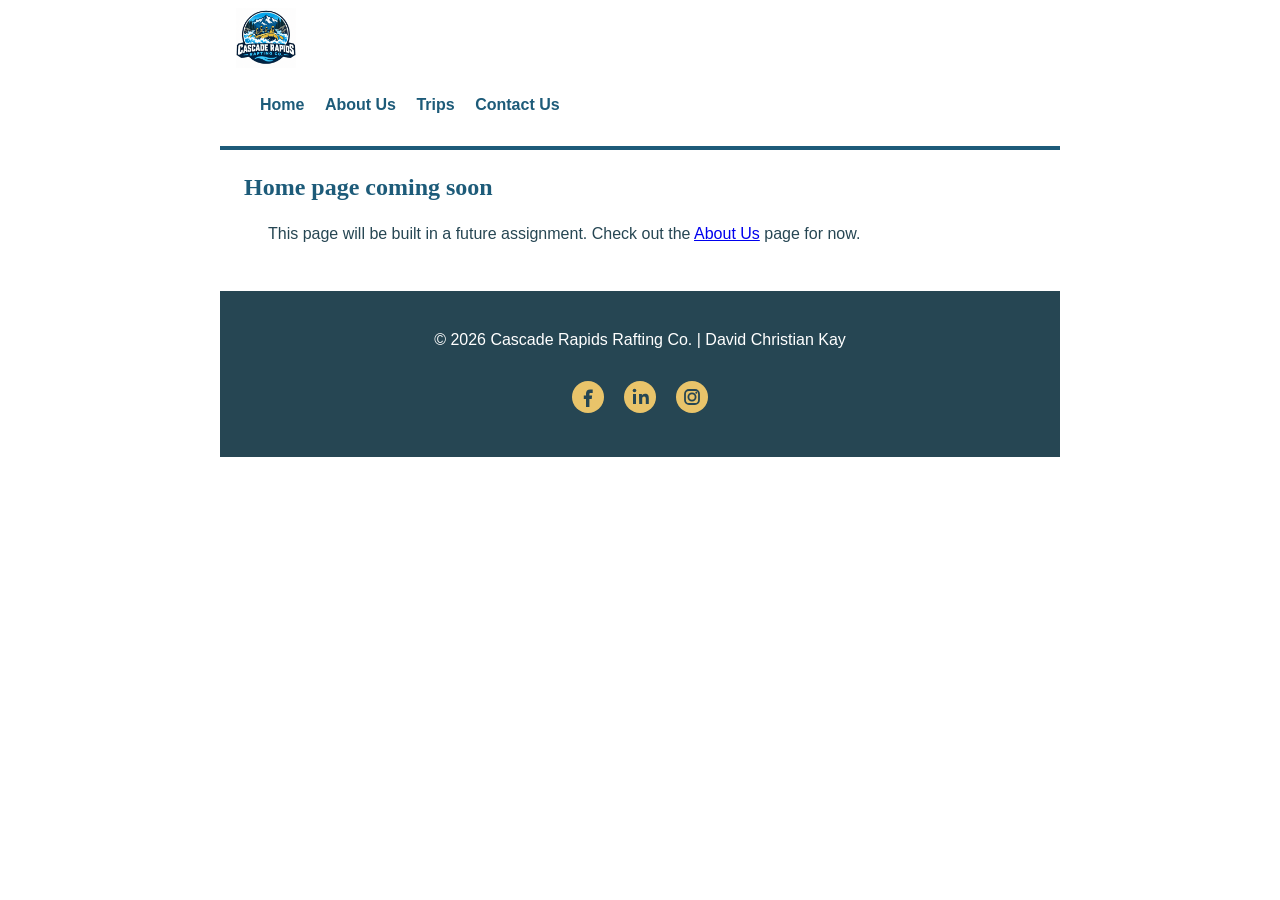
==== wwr/index.html @ b2e17d8c "Add wwr folder and files for White Water Website" ====
<!DOCTYPE html>
<html lang="en">

<head>
    <meta charset="UTF-8">
    <meta name="viewport" content="width=device-width, initial-scale=1.0">
    <meta name="description" content="Cascade Rapids Rafting Co. offers guided white water rafting adventures for every skill level.">
    <meta name="author" content="David Christian Kay">
    <title>Home | Cascade Rapids Rafting Co.</title>
    <link rel="stylesheet" href="styles/rafting.css">
</head>

<body>
    <header>
        <img src="images/logo.png" alt="Cascade Rapids Rafting Co. logo" class="logo">
        <nav>
            <ul>
                <li><a href="index.html">Home</a></li>
                <li><a href="about.html">About Us</a></li>
                <li><a href="trips.html">Trips</a></li>
                <li><a href="contact.html">Contact Us</a></li>
            </ul>
        </nav>
    </header>

    <main>
        <section>
            <h2>Home page coming soon</h2>
            <p>This page will be built in a future assignment. Check out the <a href="about.html">About Us</a> page for now.</p>
        </section>
    </main>

    <footer>
        <p>&copy; 2026 Cascade Rapids Rafting Co. | David Christian Kay</p>
        <nav class="socialmedia">
            <a href="#">
                <img src="images/facebook.svg" alt="Facebook Icon">
            </a>
            <a href="#">
                <img src="images/linkedin.svg" alt="LinkedIn Icon">
            </a>
            <a href="#">
                <img src="images/instagram.svg" alt="Instagram Icon">
            </a>
        </nav>
    </footer>
</body>

</html>
---- wwr/styles/rafting.css ----
:root {
    --primary-color: #1d5b79;
    /* deep river blue */
    --secondary-color: #5fb3d9;
    /* light rapids blue */
    --accent1-color: #264653;
    /* dark slate */
    --accent2-color: #e9c46a;
    /* warm gold */
    --heading-font: Georgia, "Times New Roman", serif;
    --body-font: Arial, Helvetica, sans-serif;
}

* {
    margin: 0;
    padding: 0;
    box-sizing: border-box;
}

body {
    font-family: var(--body-font);
    color: var(--accent1-color);
}

header,
main,
footer {
    width: 840px;
    margin: 0 auto;
}

header {
    background-color: #fff;
    border-bottom: 4px solid var(--primary-color);
    padding: 8px 16px;
}

header .logo {
    height: 60px;
    width: auto;
}

nav ul {
    list-style: none;
}

nav li {
    display: inline-block;
    margin-right: 16px;
}

nav a {
    color: var(--primary-color);
    text-decoration: none;
    font-weight: bold;
}

nav a:hover {
    text-decoration: underline;
}

h1,
h2 {
    font-family: var(--heading-font);
    color: var(--primary-color);
}

nav,
p,
section,
article {
    margin: 16px;
    padding: 8px;
}

.hero {
    position: relative;
}

.hero img {
    display: block;
    width: 100%;
    height: auto;
}

.hero h1 {
    position: absolute;
    top: 20px;
    width: 100%;
    padding: 16px;
    text-align: center;
    opacity: 0.85;
    background-color: var(--accent1-color);
    color: #fff;
}

.hero article {
    position: absolute;
    bottom: 20px;
    left: 20px;
    right: 20px;
    background-color: rgba(255, 255, 255, 0.85);
    border-radius: 8px;
}

.hero article img {
    float: right;
    width: 125px;
    margin: 0 0 8px 12px;
    border: 3px solid var(--accent2-color);
    border-radius: 6px;
}

footer {
    text-align: center;
    padding: 16px;
    background-color: var(--accent1-color);
    color: #fff;
}

.socialmedia a {
    text-decoration: none;
    margin: 0 8px;
}

.socialmedia img {
    width: 32px;
    height: 32px;
}
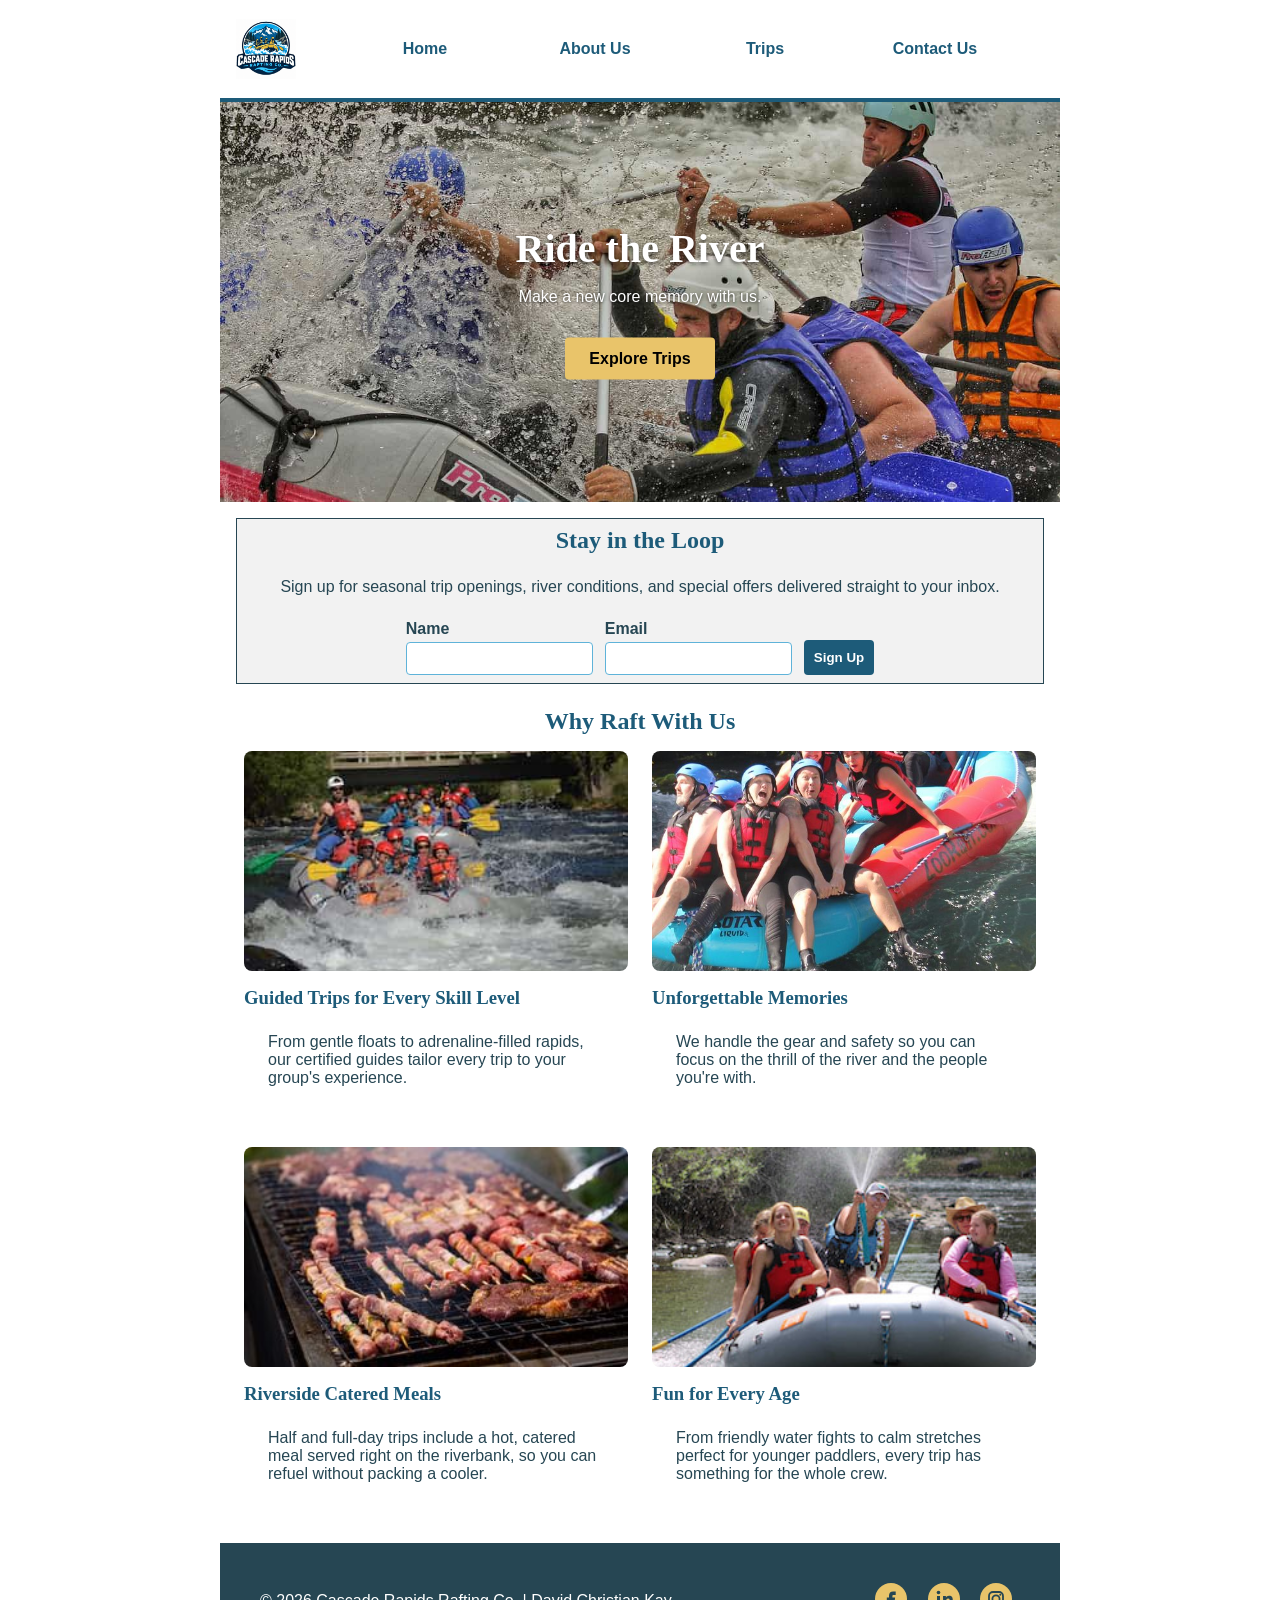
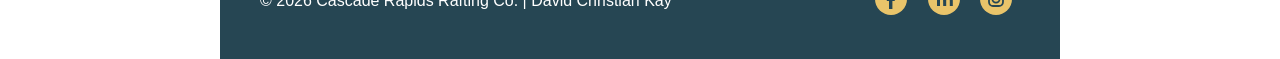
==== commit c52accaa: "Complete rafting site: build Home and Trips pages - Home: hero with positioned heading and Explore T" ====
--- a/wwr/index.html
+++ b/wwr/index.html
@@ -4,7 +4,8 @@
 <head>
     <meta charset="UTF-8">
     <meta name="viewport" content="width=device-width, initial-scale=1.0">
-    <meta name="description" content="Cascade Rapids Rafting Co. offers guided white water rafting adventures for every skill level.">
+    <meta name="description"
+      content="Cascade Rapids Rafting Co. offers guided white water rafting adventures for every skill level.">
     <meta name="author" content="David Christian Kay">
     <title>Home | Cascade Rapids Rafting Co.</title>
     <link rel="stylesheet" href="styles/rafting.css">
@@ -24,9 +25,72 @@
     </header>
 
     <main>
-        <section>
-            <h2>Home page coming soon</h2>
-            <p>This page will be built in a future assignment. Check out the <a href="about.html">About Us</a> page for now.</p>
+        <div class="home-hero">
+            <img src="images/main_hero.jpg" alt="Rafters having fun in rapids">
+            <div class="hero-text">
+                <h1>Ride the River</h1>
+                <p>Make a new core memory with us.</p>
+                <a class="cta-button" href="trips.html">Explore Trips</a>
+            </div>
+        </div>
+
+        <section class="newsletter panel">
+            <h2>Stay in the Loop</h2>
+            <p>Sign up for seasonal trip openings, river conditions, and special offers delivered
+                straight to your inbox.</p>
+            <form>
+                <div class="field">
+                    <label for="newsletter-name">Name</label>
+                    <input type="text" id="newsletter-name" name="name" required>
+                </div>
+                <div class="field">
+                    <label for="newsletter-email">Email</label>
+                    <input type="email" id="newsletter-email" name="email" required>
+                </div>
+                <button type="submit">Sign Up</button>
+            </form>
+        </section>
+
+        <section class="offerings">
+            <h2>Why Raft With Us</h2>
+            <div class="offerings-grid">
+                <figure>
+                    <img src="images/rafting_with_guide.jpg"
+                      alt="Raft plunging through Snake river rapids with guide" width="300" height="199">
+                    <figcaption>
+                        <h3>Guided Trips for Every Skill Level</h3>
+                        <p>From gentle floats to adrenaline-filled rapids, our certified guides
+                            tailor every trip to your group's experience.</p>
+                    </figcaption>
+                </figure>
+                <figure>
+                    <img src="images/action.jpg"
+                      alt="Happy client smiling after a successful rafting run" width="600" height="600">
+                    <figcaption>
+                        <h3>Unforgettable Memories</h3>
+                        <p>We handle the gear and safety so you can focus on the thrill of the
+                            river and the people you're with.</p>
+                    </figcaption>
+                </figure>
+                <figure>
+                    <img src="images/catered_meals.jpg"
+                      alt="Catered riverside meal spread out for rafting guests" width="300" height="172">
+                    <figcaption>
+                        <h3>Riverside Catered Meals</h3>
+                        <p>Half and full-day trips include a hot, catered meal served right on the
+                            riverbank, so you can refuel without packing a cooler.</p>
+                    </figcaption>
+                </figure>
+                <figure>
+                    <img src="images/water_fight.jpg"
+                      alt="Rafters laughing during a friendly water fight on calm water" width="300" height="300">
+                    <figcaption>
+                        <h3>Fun for Every Age</h3>
+                        <p>From friendly water fights to calm stretches perfect for younger
+                            paddlers, every trip has something for the whole crew.</p>
+                    </figcaption>
+                </figure>
+            </div>
         </section>
     </main>
 
@@ -46,4 +110,4 @@
     </footer>
 </body>
 
-</html>
+</html>
--- a/wwr/styles/rafting.css
+++ b/wwr/styles/rafting.css
@@ -1,4 +1,5 @@
 :root {
+    color-scheme: light;
     --primary-color: #1d5b79;
     /* deep river blue */
     --secondary-color: #5fb3d9;
@@ -20,6 +21,7 @@
 body {
     font-family: var(--body-font);
     color: var(--accent1-color);
+    background-color: #fff;
 }
 
 header,
@@ -29,10 +31,14 @@
     margin: 0 auto;
 }
 
+/* Header / nav (shared across every page) */
 header {
     background-color: #fff;
     border-bottom: 4px solid var(--primary-color);
     padding: 8px 16px;
+    display: grid;
+    grid-template-columns: 80px 1fr;
+    align-items: center;
 }
 
 header .logo {
@@ -40,13 +46,21 @@
     width: auto;
 }
 
-nav ul {
+header nav ul {
     list-style: none;
-}
-
-nav li {
-    display: inline-block;
-    margin-right: 16px;
+    display: flex;
+    justify-content: space-evenly;
+}
+
+header nav ul li {
+    flex: 1;
+    border-left: none;
+}
+
+header nav ul li a {
+    display: block;
+    padding: 8px 16px;
+    text-align: center;
 }
 
 nav a {
@@ -60,7 +74,8 @@
 }
 
 h1,
-h2 {
+h2,
+h3 {
     font-family: var(--heading-font);
     color: var(--primary-color);
 }
@@ -73,6 +88,168 @@
     padding: 8px;
 }
 
+/* Shared, reusable components */
+.cta-button {
+    display: inline-block;
+    background-color: var(--primary-color);
+    color: #fff;
+    padding: 12px 24px;
+    text-decoration: none;
+    font-weight: bold;
+    border-radius: 4px;
+    margin-top: 8px;
+}
+
+.cta-button:hover {
+    background-color: var(--accent1-color);
+}
+
+.panel {
+    background-color: #f2f2f2;
+    border: 1px solid var(--accent1-color);
+    text-align: center;
+}
+
+form input[type="text"],
+form input[type="email"],
+form input[type="tel"],
+form select,
+form textarea {
+    width: 100%;
+    padding: 8px;
+    border: 1px solid var(--secondary-color);
+    border-radius: 4px;
+    font-family: var(--body-font);
+}
+
+form fieldset {
+    display: grid;
+    grid-template-columns: auto 1fr;
+    column-gap: 8px;
+    row-gap: 8px;
+    align-items: center;
+    border: none;
+}
+
+form fieldset legend {
+    font-weight: bold;
+    padding: 0 4px;
+}
+
+form button[type="submit"] {
+    background-color: var(--primary-color);
+    color: #fff;
+    border: none;
+    border-radius: 4px;
+    padding: 10px;
+    font-weight: bold;
+    cursor: pointer;
+}
+
+/* Home page */
+.home-hero {
+    position: relative;
+}
+
+.home-hero img {
+    display: block;
+    width: 100%;
+    height: 400px;
+    object-fit: cover;
+}
+
+.home-hero .hero-text {
+    position: absolute;
+    top: 50%;
+    left: 50%;
+    transform: translate(-50%, -50%);
+    width: 100%;
+    text-align: center;
+    padding: 16px;
+    color: #fff;
+}
+
+.home-hero .hero-text h1 {
+    color: #fff;
+    font-size: 2.5rem;
+    text-shadow: 0 2px 4px rgba(0, 0, 0, 0.6);
+}
+
+.home-hero .hero-text p {
+    margin: 8px 0 16px;
+    text-shadow: 0 1px 3px rgba(0, 0, 0, 0.6);
+}
+
+.home-hero .cta-button {
+    background-color: var(--accent2-color);
+    color: black;
+}
+
+.home-hero .cta-button:hover {
+    background-color: #fff;
+}
+
+.newsletter form {
+    display: flex;
+    flex-wrap: wrap;
+    justify-content: center;
+    align-items: flex-end;
+    gap: 12px;
+    max-width: 600px;
+    margin: 16px auto 0;
+}
+
+.newsletter .field {
+    display: flex;
+    flex-direction: column;
+    text-align: left;
+}
+
+.newsletter label {
+    font-weight: bold;
+    margin-bottom: 4px;
+}
+
+.newsletter button {
+    padding: 10px 20px;
+}
+
+.newsletter button:hover {
+    background-color: var(--accent1-color);
+}
+
+.offerings {
+    text-align: center;
+}
+
+.offerings-grid {
+    display: grid;
+    grid-template-columns: 1fr 1fr;
+    gap: 24px;
+    margin-top: 16px;
+}
+
+.offerings-grid figure {
+    margin: 0;
+}
+
+.offerings-grid img {
+    width: 100%;
+    height: 220px;
+    object-fit: cover;
+    border-radius: 8px;
+}
+
+.offerings-grid figcaption {
+    padding: 12px 0;
+    text-align: left;
+}
+
+.offerings-grid h3 {
+    margin-bottom: 4px;
+}
+
+/* About page */
 .hero {
     position: relative;
 }
@@ -111,11 +288,169 @@
     border-radius: 6px;
 }
 
+.history {
+    display: grid;
+    grid-template-columns: 1fr 1fr 1fr;
+    align-items: center;
+}
+
+.history h2 {
+    grid-column: 1 / 4;
+    text-align: center;
+}
+
+.history img {
+    width: 100%;
+    height: auto;
+}
+
+.adventures {
+    display: grid;
+    grid-template-columns: repeat(5, 1fr);
+    gap: 8px;
+}
+
+.adventures img {
+    width: 100%;
+    height: auto;
+}
+
+/* Trips page */
+.trips h1 {
+    text-align: center;
+    margin-top: 24px;
+}
+
+.trips-intro {
+    text-align: center;
+    max-width: 600px;
+    margin: 8px auto 0;
+}
+
+.trip-cards {
+    display: grid;
+    grid-template-columns: repeat(3, 1fr);
+    gap: 24px;
+}
+
+.trip-cards h2 {
+    grid-column: 1 / -1;
+}
+
+.trip-card {
+    display: flex;
+    flex-direction: column;
+    border: 1px solid var(--secondary-color);
+    border-radius: 8px;
+    overflow: hidden;
+    margin: 0;
+    padding: 0;
+}
+
+.trip-card img {
+    width: 100%;
+    height: 180px;
+    object-fit: cover;
+}
+
+.trip-card div {
+    padding: 12px;
+}
+
+.trip-card h3 {
+    font-size: 1.1rem;
+    margin-bottom: 8px;
+}
+
+.trip-table table {
+    width: 100%;
+    border-collapse: collapse;
+    margin-top: 16px;
+}
+
+.trip-table th,
+.trip-table td {
+    border: 1px solid var(--secondary-color);
+    padding: 8px 12px;
+    text-align: left;
+}
+
+.trip-table th {
+    background-color: var(--primary-color);
+    color: #fff;
+}
+
+.trip-table tr:nth-child(even) {
+    background-color: #f2f2f2;
+}
+
+.trip-cta {
+    margin-top: 24px;
+}
+
+/* Contact page */
+.contact h1 {
+    text-align: center;
+    margin-top: 24px;
+}
+
+address {
+    text-align: center;
+    font-style: normal;
+    line-height: 1.6;
+    margin-bottom: 24px;
+}
+
+.contact {
+    display: grid;
+    grid-template-columns: 1fr 1fr;
+    column-gap: 24px;
+}
+
+.contact h1,
+address,
+.contact section.profile-panel {
+    grid-column: 1 / -1;
+}
+
+.contact iframe {
+    width: 100%;
+    height: 300px;
+    border: 0;
+}
+
+.contact form {
+    display: flex;
+    flex-direction: column;
+    gap: 12px;
+}
+
+.profile-grid {
+    display: flex;
+    justify-content: center;
+    gap: 24px;
+    flex-wrap: wrap;
+}
+
+.profile-card {
+    width: 150px;
+}
+
+.avatar-img {
+    width: 100%;
+    height: 120px;
+    object-fit: cover;
+    border-radius: 4px;
+}
+
+/* Footer (shared across every page) */
 footer {
-    text-align: center;
     padding: 16px;
     background-color: var(--accent1-color);
     color: #fff;
+    display: flex;
+    justify-content: space-between;
+    align-items: center;
 }
 
 .socialmedia a {
